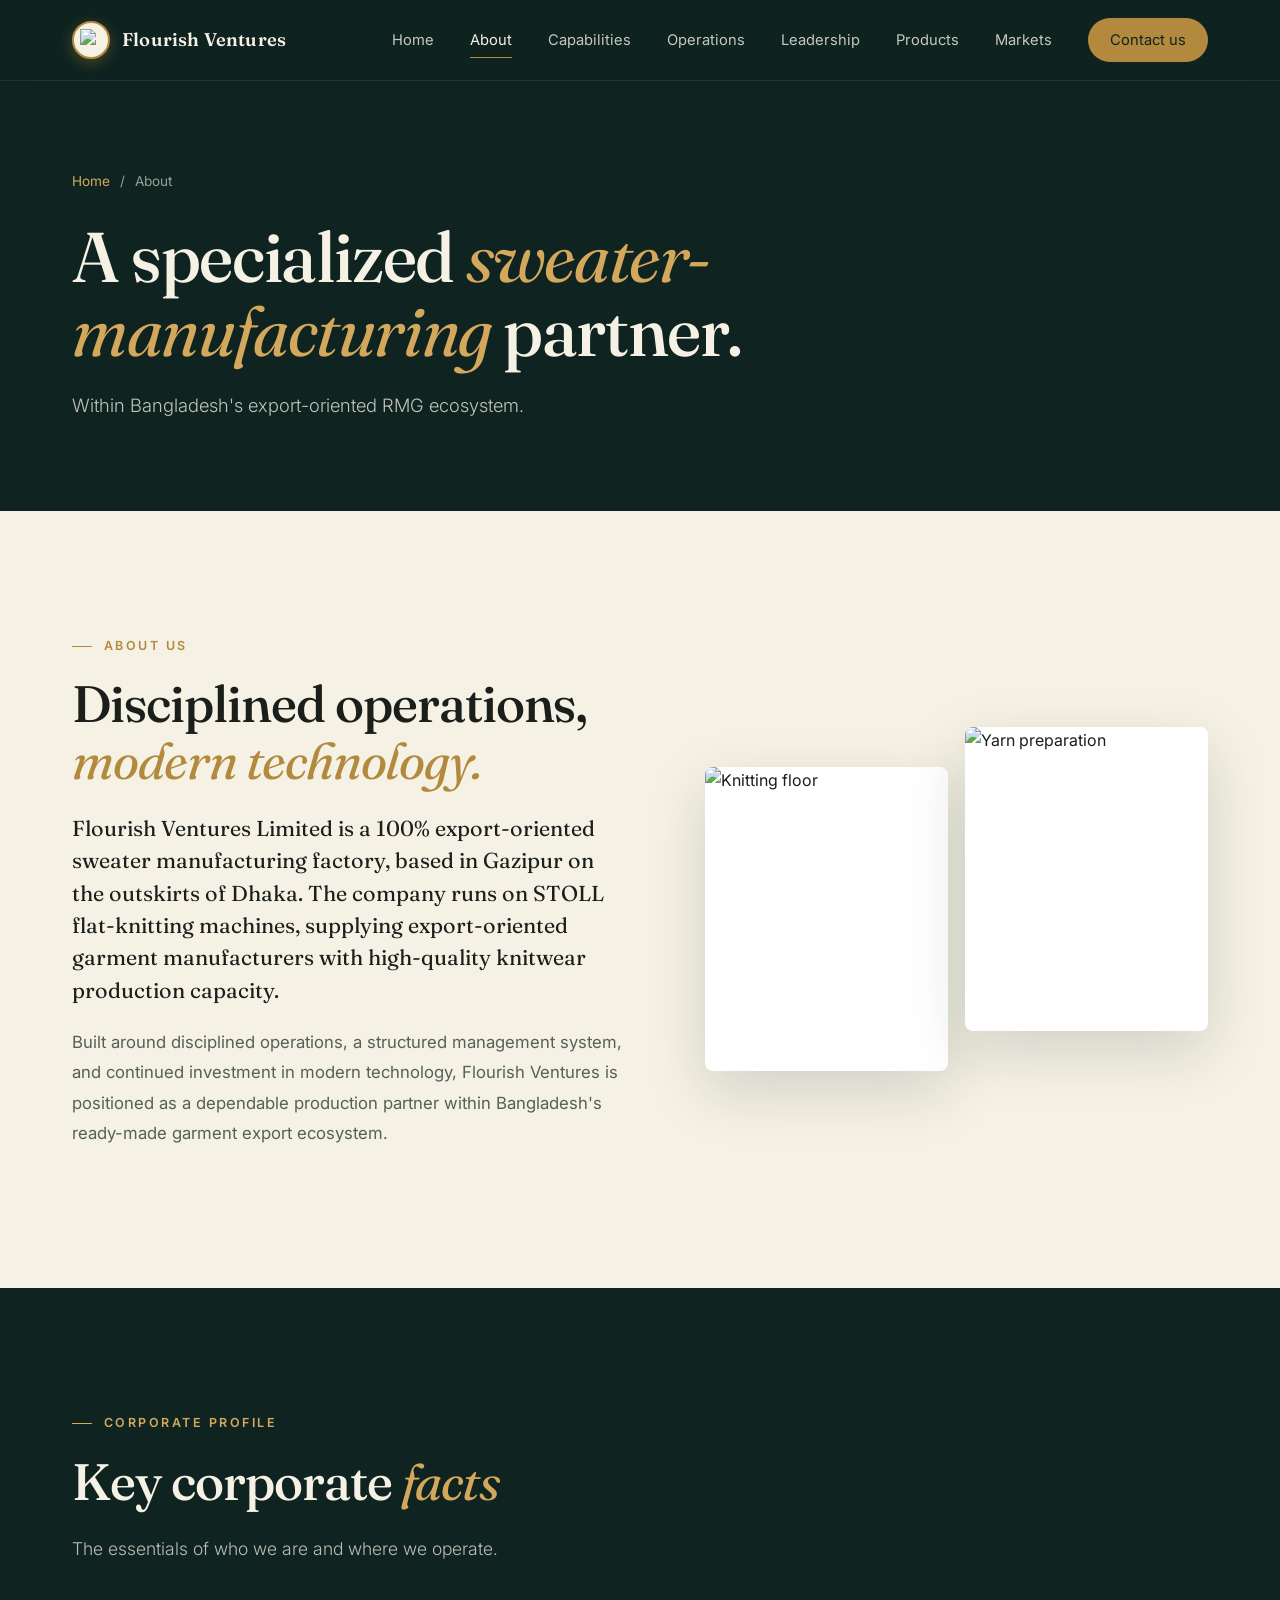
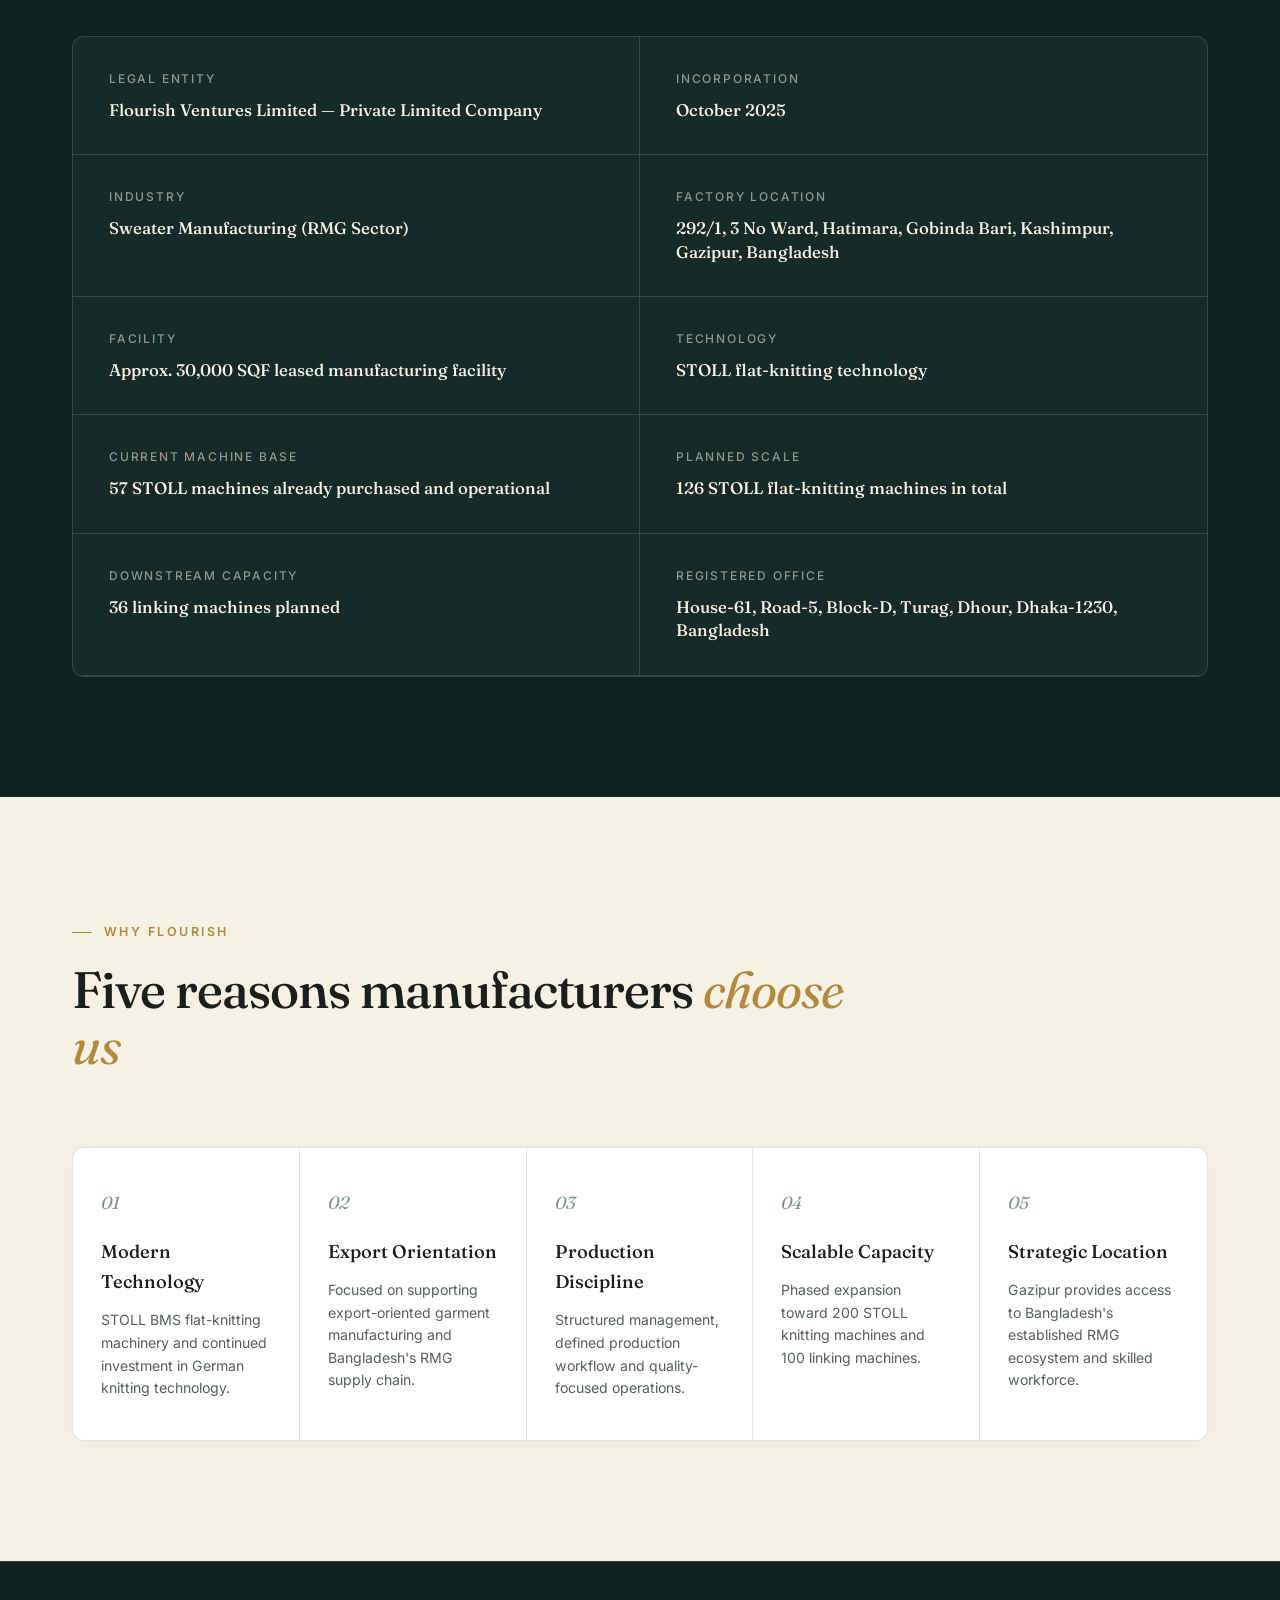
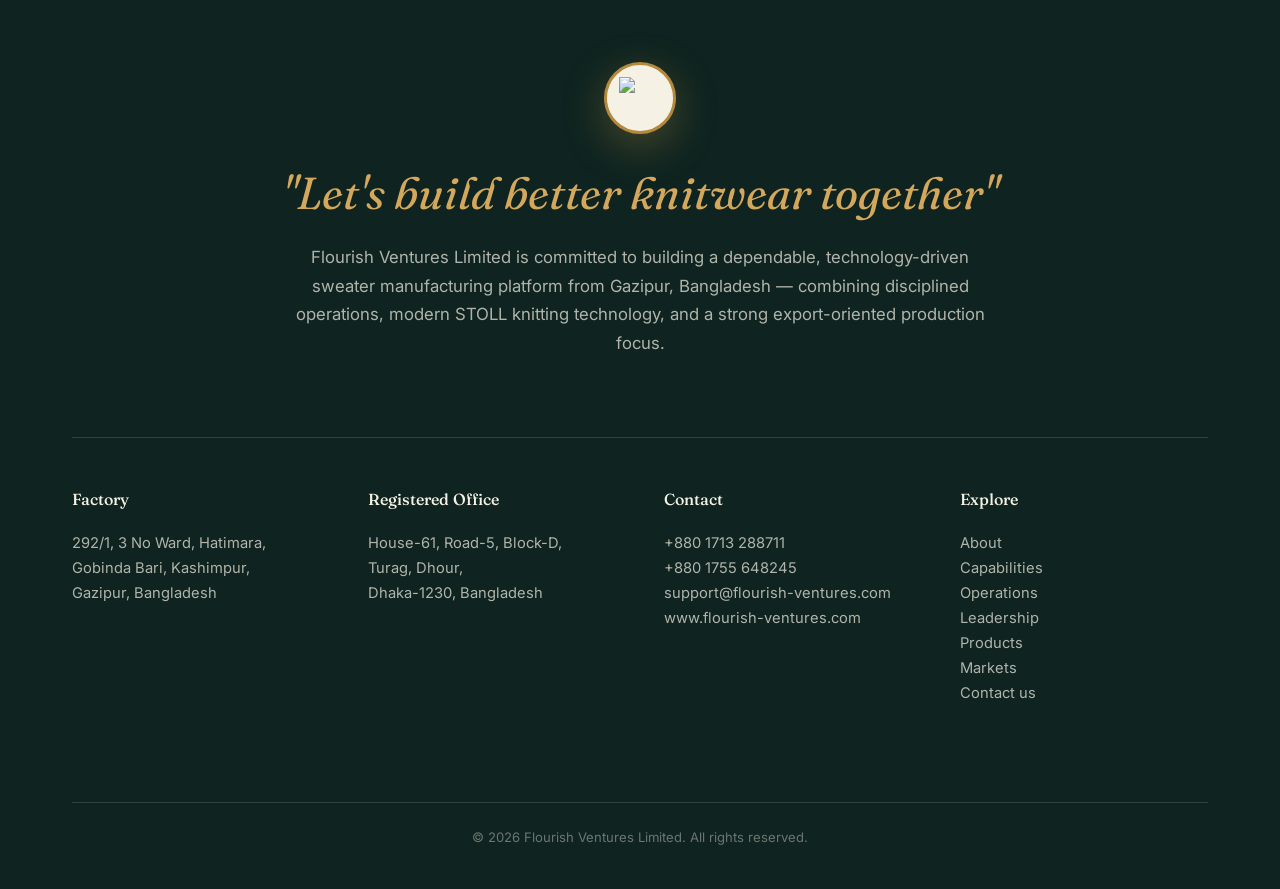
==== about.html @ 578a80d5 "Add files via upload" ====
<!DOCTYPE html>
<html lang="en">
<head>
<meta charset="UTF-8">
<meta name="viewport" content="width=device-width, initial-scale=1.0">
<title>About — Flourish Ventures Limited</title>
<meta name="description" content="Flourish Ventures Limited — 100% export-oriented STOLL sweater manufacturing in Gazipur, Bangladesh.">
<link rel="preconnect" href="https://fonts.googleapis.com">
<link rel="preconnect" href="https://fonts.gstatic.com" crossorigin>
<link href="https://fonts.googleapis.com/css2?family=Fraunces:ital,opsz,wght@0,9..144,400;0,9..144,500;0,9..144,600;0,9..144,700;1,9..144,400;1,9..144,500&family=Inter:wght@300;400;500;600;700&display=swap" rel="stylesheet">
<link rel="stylesheet" href="css/style.css">
</head>
<body>

<header class="nav">
  <div class="nav-inner">
    <a href="index.html" class="brand">
      <span class="brand-mark"><img src="Images/Logo/Logo.png" alt="Flourish Ventures logo"></span>
      <span>Flourish Ventures</span>
    </a>
    <nav class="nav-links" id="navLinks">
      <a href="index.html">Home</a>
      <a href="about.html" class="active" aria-current="page">About</a>
      <a href="capabilities.html">Capabilities</a>
      <a href="operations.html">Operations</a>
      <a href="leadership.html">Leadership</a>
      <a href="products.html">Products</a>
      <a href="markets.html">Markets</a>
      <a href="contact.html" class="nav-cta">Contact us</a>
    </nav>
    <button class="burger" id="burger" aria-label="Menu" aria-expanded="false">
      <span></span><span></span><span></span>
    </button>
  </div>
</header>

<section class="page-hero" style="padding-bottom:90px">
  <div class="wrap">
    <div class="crumbs"><a href="index.html">Home</a><span>/</span><span>About</span></div>
    <h1>A specialized <em>sweater-manufacturing</em> partner.</h1>
    <p>Within Bangladesh's export-oriented RMG ecosystem.</p>
  </div>
</section>
<section id="about">
  <div class="wrap">
    <div class="about-grid">
      <div class="about-text">
        <div class="section-label">About Us</div>
        <h2 class="section-title">Disciplined operations, <em>modern technology.</em></h2>
        <p>Flourish Ventures Limited is a 100% export-oriented sweater manufacturing factory, based in Gazipur on the outskirts of Dhaka. The company runs on STOLL flat-knitting machines, supplying export-oriented garment manufacturers with high-quality knitwear production capacity.</p>
        <p>Built around disciplined operations, a structured management system, and continued investment in modern technology, Flourish Ventures is positioned as a dependable production partner within Bangladesh's ready-made garment export ecosystem.</p>
      </div>
      <div class="about-images">
        <div class="about-img"><img src="Images/About Us Images/Knitting floor.png" alt="Knitting floor"></div>
        <div class="about-img"><img src="Images/About Us Images/Yarn preparation.png" alt="Yarn preparation"></div>
      </div>
    </div>
  </div>
</section>

<section class="section-dark">
  <div class="wrap">
    <div class="section-head">
      <div class="section-label">Corporate Profile</div>
      <h2 class="section-title">Key corporate <em>facts</em></h2>
      <p class="section-desc">The essentials of who we are and where we operate.</p>
    </div>
    <div class="facts-grid">
      <div class="fact"><div class="fact-label">Legal Entity</div><div class="fact-value">Flourish Ventures Limited — Private Limited Company</div></div>
      <div class="fact"><div class="fact-label">Incorporation</div><div class="fact-value">October 2025</div></div>
      <div class="fact"><div class="fact-label">Industry</div><div class="fact-value">Sweater Manufacturing (RMG Sector)</div></div>
      <div class="fact"><div class="fact-label">Factory Location</div><div class="fact-value">292/1, 3 No Ward, Hatimara, Gobinda Bari, Kashimpur, Gazipur, Bangladesh</div></div>
      <div class="fact"><div class="fact-label">Facility</div><div class="fact-value">Approx. 30,000 SQF leased manufacturing facility</div></div>
      <div class="fact"><div class="fact-label">Technology</div><div class="fact-value">STOLL flat-knitting technology</div></div>
      <div class="fact"><div class="fact-label">Current Machine Base</div><div class="fact-value">57 STOLL machines already purchased and operational</div></div>
      <div class="fact"><div class="fact-label">Planned Scale</div><div class="fact-value">126 STOLL flat-knitting machines in total</div></div>
      <div class="fact"><div class="fact-label">Downstream Capacity</div><div class="fact-value">36 linking machines planned</div></div>
      <div class="fact"><div class="fact-label">Registered Office</div><div class="fact-value">House-61, Road-5, Block-D, Turag, Dhour, Dhaka-1230, Bangladesh</div></div>
    </div>
  </div>
</section>

<section>
  <div class="wrap">
    <div class="section-head">
      <div class="section-label">Why Flourish</div>
      <h2 class="section-title">Five reasons manufacturers <em>choose us</em></h2>
    </div>
    <div class="strengths-grid">
      <div class="strength"><div class="strength-num">01</div><h4>Modern Technology</h4><p>STOLL BMS flat-knitting machinery and continued investment in German knitting technology.</p></div>
      <div class="strength"><div class="strength-num">02</div><h4>Export Orientation</h4><p>Focused on supporting export-oriented garment manufacturing and Bangladesh's RMG supply chain.</p></div>
      <div class="strength"><div class="strength-num">03</div><h4>Production Discipline</h4><p>Structured management, defined production workflow and quality-focused operations.</p></div>
      <div class="strength"><div class="strength-num">04</div><h4>Scalable Capacity</h4><p>Phased expansion toward 200 STOLL knitting machines and 100 linking machines.</p></div>
      <div class="strength"><div class="strength-num">05</div><h4>Strategic Location</h4><p>Gazipur provides access to Bangladesh's established RMG ecosystem and skilled workforce.</p></div>
    </div>
  </div>
</section>

<footer>
  <div class="wrap">
    <div class="footer-top">
      <div class="footer-brand"><img src="Images/Logo/Logo.png" alt="Flourish Ventures logo"></div>
      <h2>"Let's build better knitwear together"</h2>
      <p>Flourish Ventures Limited is committed to building a dependable, technology-driven sweater manufacturing platform from Gazipur, Bangladesh — combining disciplined operations, modern STOLL knitting technology, and a strong export-oriented production focus.</p>
    </div>
    <div class="footer-grid">
      <div class="footer-col">
        <h5>Factory</h5>
        <p>292/1, 3 No Ward, Hatimara,<br>Gobinda Bari, Kashimpur,<br>Gazipur, Bangladesh</p>
      </div>
      <div class="footer-col">
        <h5>Registered Office</h5>
        <p>House-61, Road-5, Block-D,<br>Turag, Dhour,<br>Dhaka-1230, Bangladesh</p>
      </div>
      <div class="footer-col">
        <h5>Contact</h5>
        <a href="tel:+8801713288711">+880 1713 288711</a>
        <a href="tel:+8801755648245">+880 1755 648245</a>
        <a href="mailto:support@flourish-ventures.com">support@flourish-ventures.com</a>
        <a href="https://www.flourish-ventures.com">www.flourish-ventures.com</a>
      </div>
      <div class="footer-col">
        <h5>Explore</h5>
        <a href="about.html">About</a>
        <a href="capabilities.html">Capabilities</a>
        <a href="operations.html">Operations</a>
        <a href="leadership.html">Leadership</a>
        <a href="products.html">Products</a>
        <a href="markets.html">Markets</a>
        <a href="contact.html">Contact us</a>
      </div>
    </div>
    <div class="footer-bottom">© 2026 Flourish Ventures Limited. All rights reserved.</div>
  </div>
</footer>

<script src="js/main.js"></script>
</body>
</html>
---- css/style.css ----
:root{
  --forest-deep:#0F2420;
  --forest:#1B3A31;
  --forest-soft:#2A5C49;
  --paper:#F5F1E4;
  --paper-raised:#EDE6D1;
  --ink:#1A1F1B;
  --ink-soft:#556058;
  --sage:#7E9686;
  --gold:#B3893D;
  --gold-bright:#D4A85C;
  --rust:#A85B3E;
  --line:rgba(26,31,27,0.12);
  --line-dark:rgba(245,241,228,0.15);
  --radius:4px;
  --max:1200px;
  --serif:'Fraunces',Georgia,serif;
  --sans:'Inter',-apple-system,BlinkMacSystemFont,sans-serif;
  --ease:cubic-bezier(0.22,1,0.36,1);
}
*{box-sizing:border-box;margin:0;padding:0}
html{scroll-behavior:smooth;scroll-padding-top:80px}
body{background:var(--paper);color:var(--ink);font-family:var(--sans);font-size:16px;line-height:1.65;-webkit-font-smoothing:antialiased;overflow-x:hidden}
img{max-width:100%;display:block}
a{color:inherit;text-decoration:none}
button{font-family:inherit;cursor:pointer;border:none;background:none}
:focus-visible{outline:2px solid var(--gold-bright);outline-offset:3px}
.wrap{max-width:var(--max);margin:0 auto;padding:0 32px}
@media(max-width:640px){.wrap{padding:0 20px}}

/* ============ NAV ============ */
.nav{position:fixed;top:0;left:0;right:0;z-index:100;background:rgba(15,36,32,0.88);backdrop-filter:blur(14px);-webkit-backdrop-filter:blur(14px);border-bottom:1px solid rgba(255,255,255,0.08);transition:all .3s var(--ease)}
.nav-inner{max-width:var(--max);margin:0 auto;padding:18px 32px;display:flex;align-items:center;justify-content:space-between}
.brand{display:flex;align-items:center;gap:12px;color:var(--paper);font-family:var(--serif);font-weight:600;font-size:1.15rem;letter-spacing:.01em}
.brand-mark{width:38px;height:38px;border-radius:50%;background:var(--paper);border:2px solid var(--gold);display:flex;align-items:center;justify-content:center;box-shadow:0 4px 14px rgba(179,137,61,.35);overflow:hidden;flex-shrink:0}
.brand-mark img{width:100%;height:100%;object-fit:contain;padding:6px;display:block}
.nav-links{display:flex;gap:36px;align-items:center}
.nav-links a{color:var(--paper);opacity:.8;font-size:.92rem;font-weight:400;transition:opacity .2s;position:relative}
.nav-links a:hover,.nav-links a.active{opacity:1}
.nav-links a::after{content:'';position:absolute;bottom:-6px;left:0;right:0;height:1px;background:var(--gold);transform:scaleX(0);transition:transform .3s var(--ease)}
.nav-links a:hover::after,.nav-links a.active::after{transform:scaleX(1)}
.nav-cta{background:var(--gold);color:var(--forest-deep) !important;opacity:1 !important;padding:10px 22px;border-radius:100px;font-weight:600;font-size:.88rem;transition:all .25s var(--ease)}
.nav-cta:hover{background:var(--gold-bright);transform:translateY(-1px)}
.nav-cta::after{display:none}
.burger{display:none;flex-direction:column;gap:5px;padding:8px}
.burger span{width:24px;height:2px;background:var(--paper);transition:all .3s}
@media(max-width:1000px){.nav-links{gap:24px}}
@media(max-width:860px){
  .nav-links{position:fixed;top:72px;left:0;right:0;background:var(--forest-deep);flex-direction:column;align-items:stretch;gap:0;max-height:0;overflow:hidden;transition:max-height .35s var(--ease);border-top:1px solid var(--line-dark)}
  .nav-links.open{max-height:600px}
  .nav-links a{padding:18px 32px;width:100%;border-bottom:1px solid var(--line-dark)}
  .nav-links a::after{display:none}
  .nav-cta{margin:16px 32px;width:calc(100% - 64px);text-align:center}
  .burger{display:flex}
}

/* ============ HERO (home) ============ */
.hero{min-height:100vh;position:relative;display:flex;align-items:center;padding:120px 0 80px;background:var(--forest-deep);overflow:hidden}
.hero-bg{position:absolute;inset:0;background-image:url('../hero.jpg');background-size:cover;background-position:center;opacity:.45}
.hero-bg::after{content:'';position:absolute;inset:0;background:linear-gradient(135deg,rgba(15,36,32,.95) 0%,rgba(15,36,32,.7) 50%,rgba(15,36,32,.85) 100%)}
.hero-inner{position:relative;z-index:2;width:100%}
.hero-eyebrow{display:inline-flex;align-items:center;gap:10px;color:var(--gold-bright);font-size:.82rem;font-weight:500;letter-spacing:.18em;text-transform:uppercase;margin-bottom:32px;padding:8px 18px;border:1px solid rgba(212,168,92,.3);border-radius:100px;background:rgba(212,168,92,.06)}
.hero-eyebrow::before{content:'';width:6px;height:6px;border-radius:50%;background:var(--gold-bright);box-shadow:0 0 12px var(--gold-bright)}
.hero h1{font-family:var(--serif);font-size:clamp(2.8rem,6.5vw,5.4rem);font-weight:500;line-height:1.02;color:var(--paper);letter-spacing:-.02em;max-width:14ch;margin-bottom:28px}
.hero h1 em{font-style:italic;font-weight:400;color:var(--gold-bright)}
.hero-sub{color:rgba(245,241,228,.82);font-size:1.2rem;line-height:1.6;max-width:52ch;margin-bottom:44px;font-weight:300}
.hero-actions{display:flex;gap:16px;flex-wrap:wrap;margin-bottom:80px}
.btn{display:inline-flex;align-items:center;gap:10px;padding:16px 32px;border-radius:100px;font-weight:500;font-size:.95rem;transition:all .3s var(--ease);border:1px solid transparent}
.btn-primary{background:var(--gold);color:var(--forest-deep);box-shadow:0 8px 24px rgba(179,137,61,.3)}
.btn-primary:hover{background:var(--gold-bright);transform:translateY(-2px);box-shadow:0 12px 32px rgba(179,137,61,.4)}
.btn-ghost{border-color:rgba(245,241,228,.3);color:var(--paper)}
.btn-ghost:hover{border-color:var(--paper);background:rgba(245,241,228,.08)}
.btn-arrow{transition:transform .3s}
.btn:hover .btn-arrow{transform:translateX(4px)}
.hero-stats{display:grid;grid-template-columns:repeat(4,1fr);gap:0;border-top:1px solid var(--line-dark);padding-top:40px}
.hero-stat{padding:0 28px;border-right:1px solid var(--line-dark)}
.hero-stat:last-child{border-right:none}
.hero-stat:first-child{padding-left:0}
.hero-stat-num{font-family:var(--serif);font-size:2.4rem;font-weight:500;color:var(--paper);line-height:1;margin-bottom:8px;letter-spacing:-.02em}
.hero-stat-num span{color:var(--gold-bright);font-size:1.4rem;margin-left:2px}
.hero-stat-label{color:rgba(245,241,228,.6);font-size:.82rem;text-transform:uppercase;letter-spacing:.1em}
@media(max-width:860px){
  .hero-stats{grid-template-columns:repeat(2,1fr);gap:32px 0}
  .hero-stat{border-right:none;border-bottom:1px solid var(--line-dark);padding:0 24px 24px 0}
  .hero-stat:nth-child(even){padding:0 0 24px 24px;border-left:1px solid var(--line-dark)}
  .hero-stat:nth-last-child(-n+2){border-bottom:none;padding-bottom:0}
}

/* ============ PAGE HERO (inner pages) ============ */
.page-hero{position:relative;background:var(--forest-deep);padding:170px 0 90px;overflow:hidden}
.page-hero::before{content:'';position:absolute;inset:0;background-image:url('../hero.jpg');background-size:cover;background-position:center;opacity:.18}
.page-hero::after{content:'';position:absolute;inset:0;background:linear-gradient(135deg,rgba(15,36,32,.96) 0%,rgba(15,36,32,.8) 100%)}
.page-hero .wrap{position:relative;z-index:2}
.crumbs{display:flex;gap:10px;align-items:center;color:rgba(245,241,228,.6);font-size:.85rem;margin-bottom:28px}
.crumbs a{color:var(--gold-bright)}
.crumbs a:hover{text-decoration:underline}
.page-hero h1{font-family:var(--serif);font-size:clamp(2.4rem,5.5vw,4.4rem);font-weight:500;line-height:1.05;letter-spacing:-.02em;color:var(--paper);max-width:18ch;margin-bottom:22px}
.page-hero h1 em{font-style:italic;font-weight:400;color:var(--gold-bright)}
.page-hero p{color:rgba(245,241,228,.78);font-size:1.15rem;font-weight:300;max-width:56ch;line-height:1.65}
@media(max-width:640px){.page-hero{padding:140px 0 64px}}

/* ============ SECTIONS ============ */
section{padding:120px 0;position:relative}
@media(max-width:640px){section{padding:80px 0}}
.section-dark{background:var(--forest-deep);color:var(--paper)}
.section-cream{background:var(--paper-raised)}
.section-head{margin-bottom:72px;max-width:780px}
.section-label{display:inline-block;color:var(--gold);font-size:.78rem;font-weight:600;letter-spacing:.2em;text-transform:uppercase;margin-bottom:20px;padding-left:32px;position:relative}
.section-label::before{content:'';position:absolute;left:0;top:50%;width:20px;height:1px;background:var(--gold)}
.section-dark .section-label{color:var(--gold-bright)}
.section-dark .section-label::before{background:var(--gold-bright)}
.section-title{font-family:var(--serif);font-size:clamp(2rem,4vw,3.2rem);font-weight:500;line-height:1.1;letter-spacing:-.02em;margin-bottom:24px}
.section-title em{font-style:italic;color:var(--gold);font-weight:400}
.section-dark .section-title em{color:var(--gold-bright)}
.section-desc{font-size:1.1rem;line-height:1.7;color:var(--ink-soft);max-width:60ch;font-weight:300}
.section-dark .section-desc{color:rgba(245,241,228,.75)}

/* ============ ABOUT ============ */
.about-grid{display:grid;grid-template-columns:1.1fr 1fr;gap:80px;align-items:center}
.about-text p{font-size:1.05rem;line-height:1.8;color:var(--ink-soft);margin-bottom:20px}
.about-text p:first-of-type{font-family:var(--serif);font-size:1.35rem;line-height:1.5;color:var(--ink);font-weight:400}
.about-images{display:grid;grid-template-columns:1fr 1fr;gap:16px}
.about-img{border-radius:8px;overflow:hidden;aspect-ratio:4/5;position:relative;background:#fff;box-shadow:0 20px 60px rgba(15,36,32,.15);cursor:pointer;transition:transform .45s var(--ease),box-shadow .45s var(--ease);will-change:transform}
.about-img:first-child{margin-top:40px}
.about-img:hover{transform:scale(1.05);box-shadow:0 28px 70px rgba(15,36,32,.25)}
.about-img img{width:100%;height:100%;object-fit:cover;object-position:center;display:block}
@media(max-width:860px){.about-grid{grid-template-columns:1fr;gap:56px}}

/* ============ FACTS ============ */
.facts-grid{display:grid;grid-template-columns:repeat(2,1fr);gap:0;border:1px solid var(--line-dark);border-radius:12px;overflow:hidden;background:rgba(245,241,228,.03)}
.fact{padding:32px 36px;border-bottom:1px solid var(--line-dark);border-right:1px solid var(--line-dark);transition:background .3s}
.fact:hover{background:rgba(245,241,228,.04)}
.fact:nth-child(2n){border-right:none}
.fact-label{color:rgba(245,241,228,.55);font-size:.75rem;text-transform:uppercase;letter-spacing:.15em;margin-bottom:10px;font-weight:500}
.fact-value{color:var(--paper);font-size:1.05rem;font-family:var(--serif);font-weight:500;line-height:1.4}
@media(max-width:640px){.facts-grid{grid-template-columns:1fr}.fact{border-right:none}}

/* ============ CAPACITY ============ */
.capacity-stats{display:grid;grid-template-columns:repeat(3,1fr);gap:0;margin-bottom:64px;border:1px solid var(--line);border-radius:12px;overflow:hidden;background:#fff;box-shadow:0 4px 24px rgba(15,36,32,.04)}
.cap-stat{padding:48px 40px;text-align:left;border-right:1px solid var(--line);transition:background .3s}
.cap-stat:last-child{border-right:none}
.cap-stat:hover{background:var(--paper-raised)}
.cap-num{font-family:var(--serif);font-size:clamp(2.8rem,5vw,4rem);font-weight:500;color:var(--forest);line-height:1;margin-bottom:8px;letter-spacing:-.02em}
.cap-tol{font-family:var(--serif);font-style:italic;color:var(--sage);font-size:1rem;margin-bottom:16px}
.cap-label{color:var(--ink-soft);font-size:.9rem;text-transform:uppercase;letter-spacing:.1em;font-weight:500}
@media(max-width:780px){.capacity-stats{grid-template-columns:1fr}.cap-stat{border-right:none;border-bottom:1px solid var(--line)}.cap-stat:last-child{border-bottom:none}}
.flow{display:flex;align-items:center;justify-content:space-between;gap:8px;padding:40px;background:#fff;border-radius:12px;border:1px solid var(--line);box-shadow:0 4px 24px rgba(15,36,32,.04)}
.flow-step{flex:1;text-align:center;position:relative}
.flow-dot{width:48px;height:48px;border-radius:50%;background:linear-gradient(135deg,var(--forest) 0%,var(--forest-soft) 100%);margin:0 auto 14px;display:flex;align-items:center;justify-content:center;color:var(--gold-bright);font-family:var(--serif);font-weight:600;font-size:1.1rem;box-shadow:0 4px 14px rgba(27,58,49,.25)}
.flow-step span{font-family:var(--serif);font-weight:500;font-size:1rem;color:var(--ink)}
.flow-arrow{color:var(--sage);font-size:1.5rem;flex:0 0 auto}
@media(max-width:720px){.flow{flex-direction:column;gap:20px}.flow-arrow{transform:rotate(90deg)}}

/* ============ MACHINE PARK ============ */
.machines-grid{display:grid;grid-template-columns:repeat(3,1fr);gap:24px}
.machine-card{background:rgba(245,241,228,.04);border:1px solid var(--line-dark);border-radius:12px;padding:36px;transition:all .3s var(--ease)}
.machine-card:hover{background:rgba(245,241,228,.06);transform:translateY(-4px);border-color:rgba(212,168,92,.3)}
.machine-head{display:flex;align-items:baseline;justify-content:space-between;margin-bottom:24px;padding-bottom:20px;border-bottom:1px solid var(--line-dark)}
.machine-head h3{font-family:var(--serif);font-size:1.4rem;font-weight:500;color:var(--paper)}
.machine-count{color:var(--gold-bright);font-family:var(--serif);font-size:1.6rem;font-weight:500}
.machine-list{list-style:none}
.machine-list li{padding:12px 0;color:rgba(245,241,228,.8);font-size:.95rem;border-bottom:1px solid rgba(245,241,228,.06);display:flex;gap:12px;align-items:flex-start}
.machine-list li:last-child{border-bottom:none}
.machine-list li::before{content:'';width:4px;height:4px;border-radius:50%;background:var(--gold-bright);margin-top:10px;flex-shrink:0}
.machine-list strong{color:var(--paper);font-weight:600}
@media(max-width:860px){.machines-grid{grid-template-columns:1fr}}

/* ============ FINISHING ============ */
.finish-grid{display:grid;grid-template-columns:repeat(3,1fr);gap:32px}
.finish-card{background:#fff;border-radius:12px;padding:36px;border:1px solid var(--line);box-shadow:0 4px 24px rgba(15,36,32,.04);transition:all .3s var(--ease)}
.finish-card:hover{transform:translateY(-4px);box-shadow:0 16px 40px rgba(15,36,32,.08)}
.finish-icon{width:52px;height:52px;border-radius:12px;background:linear-gradient(135deg,var(--forest) 0%,var(--forest-soft) 100%);display:flex;align-items:center;justify-content:center;margin-bottom:24px}
.finish-icon svg{width:26px;height:26px;stroke:var(--gold-bright);fill:none;stroke-width:1.8}
.finish-card h3{font-family:var(--serif);font-size:1.35rem;font-weight:500;margin-bottom:20px}
.finish-list{list-style:none}
.finish-list li{padding:10px 0;font-size:.92rem;color:var(--ink-soft);border-bottom:1px solid var(--line);display:flex;gap:10px;align-items:flex-start}
.finish-list li:last-child{border-bottom:none}
.finish-list li::before{content:'→';color:var(--gold);font-weight:600}
@media(max-width:860px){.finish-grid{grid-template-columns:1fr}}

/* ============ OPERATIONS ============ */
.ops-grid{display:grid;grid-template-columns:repeat(3,1fr);gap:1px;background:var(--line-dark);border:1px solid var(--line-dark);border-radius:12px;overflow:hidden}
.op-card{background:var(--forest-deep);padding:40px 32px;transition:background .3s}
.op-card:hover{background:var(--forest)}
.op-num{font-family:var(--serif);font-style:italic;color:var(--gold-bright);font-size:1rem;margin-bottom:16px}
.op-card h4{font-family:var(--serif);color:var(--paper);font-size:1.2rem;font-weight:500;margin-bottom:12px}
.op-card p{color:rgba(245,241,228,.7);font-size:.92rem;line-height:1.6}
@media(max-width:780px){.ops-grid{grid-template-columns:1fr}}

/* ============ LEADERSHIP ============ */
.leaders-grid{display:grid;grid-template-columns:repeat(4,1fr);gap:32px}
.leader{text-align:left}
.leader-img{aspect-ratio:4/5;border-radius:12px;overflow:hidden;margin-bottom:20px;position:relative;background:#fff;box-shadow:0 12px 40px rgba(15,36,32,.12);cursor:pointer;transition:transform .45s var(--ease),box-shadow .45s var(--ease);will-change:transform}
.leader-img:hover{transform:scale(1.05);box-shadow:0 20px 50px rgba(15,36,32,.22)}
.leader-img img{width:100%;height:100%;object-fit:cover;object-position:center top;display:block}
.leader-name{font-family:var(--serif);font-size:1.15rem;font-weight:500;margin-bottom:4px}
.leader-role{color:var(--gold);font-size:.88rem;text-transform:uppercase;letter-spacing:.1em;font-weight:500}
@media(max-width:860px){.leaders-grid{grid-template-columns:repeat(2,1fr)}}
@media(max-width:480px){.leaders-grid{grid-template-columns:1fr;max-width:320px;margin:0 auto}}

/* ============ COMPLIANCE ============ */
.compliance-grid{display:grid;grid-template-columns:1fr 1fr;gap:64px}
.status-list{list-style:none}
.status-item{display:flex;justify-content:space-between;align-items:center;gap:20px;padding:20px 0;border-bottom:1px solid var(--line-dark)}
.status-item span:first-child{color:var(--paper);font-size:.98rem}
.status-tag{font-size:.72rem;padding:6px 14px;border-radius:100px;font-weight:600;text-transform:uppercase;letter-spacing:.08em;white-space:nowrap}
.tag-done{background:rgba(212,168,92,.18);color:var(--gold-bright);border:1px solid rgba(212,168,92,.3)}
.tag-progress{background:rgba(245,241,228,.08);color:rgba(245,241,228,.7);border:1px solid rgba(245,241,228,.15)}
.vm-block{margin-bottom:36px}
.vm-block h4{font-family:var(--serif);font-style:italic;color:var(--gold-bright);font-size:1.1rem;margin-bottom:14px;font-weight:400}
.vm-block p,.vm-block li{color:rgba(245,241,228,.85);font-size:.98rem;line-height:1.7}
.vm-block ul{list-style:none;padding:0}
.vm-block li{padding:8px 0 8px 24px;position:relative}
.vm-block li::before{content:'';position:absolute;left:0;top:18px;width:12px;height:1px;background:var(--gold-bright)}
@media(max-width:780px){.compliance-grid{grid-template-columns:1fr;gap:48px}}

/* ============ STRENGTHS ============ */
.strengths-grid{display:grid;grid-template-columns:repeat(5,1fr);gap:0;border:1px solid var(--line);border-radius:12px;overflow:hidden;background:#fff;box-shadow:0 4px 24px rgba(15,36,32,.04)}
.strength{padding:40px 28px;border-right:1px solid var(--line);transition:background .3s}
.strength:last-child{border-right:none}
.strength:hover{background:var(--paper-raised)}
.strength-num{font-family:var(--serif);font-style:italic;color:var(--sage);font-size:1.1rem;margin-bottom:20px}
.strength h4{font-family:var(--serif);font-size:1.15rem;font-weight:500;margin-bottom:12px}
.strength p{color:var(--ink-soft);font-size:.88rem;line-height:1.6}
@media(max-width:1000px){
  .strengths-grid{grid-template-columns:repeat(2,1fr)}
  .strength{border-right:1px solid var(--line);border-bottom:1px solid var(--line)}
  .strength:nth-child(2n){border-right:none}
  .strength:nth-last-child(-n+2){border-bottom:none}
}
@media(max-width:480px){.strengths-grid{grid-template-columns:1fr}.strength{border-right:none !important}}

/* ============ WORKFORCE & PRODUCTS ============ */
.wf-grid{display:grid;grid-template-columns:1fr 1fr;gap:80px;align-items:center}
.headcount{display:flex;gap:48px;margin-top:32px}
.headcount-item{position:relative;padding-left:24px}
.headcount-item::before{content:'';position:absolute;left:0;top:8px;bottom:8px;width:2px;background:var(--gold)}
.hc-num{font-family:var(--serif);font-size:3.2rem;font-weight:500;color:var(--forest);line-height:1;margin-bottom:8px;letter-spacing:-.02em}
.hc-label{color:var(--ink-soft);font-size:.85rem;text-transform:uppercase;letter-spacing:.1em}
.tag-list{display:flex;flex-wrap:wrap;gap:10px;margin-top:24px}
.tag{padding:10px 20px;border-radius:100px;background:rgba(27,58,49,.08);color:var(--forest);font-size:.88rem;font-weight:500;border:1px solid rgba(27,58,49,.12);transition:all .25s}
.tag:hover{background:var(--forest);color:var(--paper);border-color:var(--forest)}
@media(max-width:780px){.wf-grid{grid-template-columns:1fr;gap:48px}}

/* ============ MARKETS ============ */
.markets-grid{display:grid;grid-template-columns:repeat(3,1fr);gap:24px}
.market-card{background:rgba(245,241,228,.04);border:1px solid var(--line-dark);border-radius:12px;padding:36px;transition:all .3s var(--ease);position:relative;overflow:hidden}
.market-card::before{content:'';position:absolute;top:0;left:0;right:0;height:3px;background:var(--gold-bright);transform:scaleX(0);transform-origin:left;transition:transform .4s var(--ease)}
.market-card:hover{background:rgba(245,241,228,.06);transform:translateY(-4px)}
.market-card:hover::before{transform:scaleX(1)}
.market-rank{color:var(--gold-bright);font-size:.75rem;text-transform:uppercase;letter-spacing:.15em;font-weight:600;margin-bottom:16px}
.market-card h4{font-family:var(--serif);color:var(--paper);font-size:1.6rem;font-weight:500}
@media(max-width:780px){.markets-grid{grid-template-columns:1fr}}

/* ============ RESPONSIBILITY ============ */
.resp-grid{display:grid;grid-template-columns:1fr 1fr;gap:64px}
.resp-block h3{font-family:var(--serif);font-size:1.5rem;font-weight:500;margin-bottom:24px}
.resp-list{list-style:none}
.resp-list li{padding:14px 0 14px 32px;position:relative;color:var(--ink-soft);font-size:1rem;border-bottom:1px solid var(--line)}
.resp-list li:last-child{border-bottom:none}
.resp-list li::before{content:'';position:absolute;left:0;top:22px;width:16px;height:1px;background:var(--gold)}
@media(max-width:780px){.resp-grid{grid-template-columns:1fr;gap:48px}}

/* ============ REVENUE ============ */
.chart-wrap{display:flex;align-items:flex-end;justify-content:center;gap:48px;height:340px;margin:64px 0 48px;padding:40px;background:rgba(245,241,228,.04);border:1px solid var(--line-dark);border-radius:16px}
.bar-col{flex:1;max-width:180px;display:flex;flex-direction:column;align-items:center;justify-content:flex-end;height:100%}
.bar{width:100%;border-radius:8px 8px 0 0;position:relative;background:linear-gradient(180deg,var(--forest-soft) 0%,var(--forest) 100%);transition:all .4s var(--ease);box-shadow:0 8px 24px rgba(0,0,0,.2)}
.bar:hover{transform:translateY(-4px)}
.bar.highlight{background:linear-gradient(180deg,var(--gold-bright) 0%,var(--gold) 100%);box-shadow:0 8px 32px rgba(179,137,61,.4)}
.bar-val{position:absolute;top:-36px;left:0;right:0;text-align:center;font-family:var(--serif);font-weight:500;font-size:1.3rem;color:var(--paper)}
.bar-yr{margin-top:16px;color:rgba(245,241,228,.7);font-size:.85rem;text-transform:uppercase;letter-spacing:.1em}
.ambition{text-align:center;padding:40px;border-top:1px solid var(--line-dark)}
.ambition-big{font-family:var(--serif);font-size:clamp(2.5rem,5vw,4rem);font-weight:500;color:var(--gold-bright);line-height:1;margin-bottom:12px;letter-spacing:-.02em}
.ambition-sub{color:rgba(245,241,228,.7);font-size:1rem}
@media(max-width:640px){.chart-wrap{gap:20px;height:280px;padding:24px}}

/* ============ HOME: EXPLORE CARDS ============ */
.explore-grid{display:grid;grid-template-columns:repeat(3,1fr);gap:24px}
.explore-card{display:flex;flex-direction:column;background:#fff;border:1px solid var(--line);border-radius:12px;padding:36px;box-shadow:0 4px 24px rgba(15,36,32,.04);transition:all .3s var(--ease)}
.explore-card:hover{transform:translateY(-4px);box-shadow:0 16px 40px rgba(15,36,32,.1);border-color:rgba(179,137,61,.4)}
.explore-card h3{font-family:var(--serif);font-size:1.4rem;font-weight:500;margin-bottom:12px}
.explore-card p{color:var(--ink-soft);font-size:.95rem;line-height:1.65;margin-bottom:24px;flex:1}
.explore-link{color:var(--gold);font-weight:600;font-size:.9rem;display:inline-flex;gap:8px;align-items:center}
.explore-link span{transition:transform .3s}
.explore-card:hover .explore-link span{transform:translateX(4px)}
@media(max-width:960px){.explore-grid{grid-template-columns:repeat(2,1fr)}}
@media(max-width:600px){.explore-grid{grid-template-columns:1fr}}

/* ============ CTA BAND ============ */
.cta-band{background:var(--forest);padding:90px 0;text-align:center}
.cta-band h2{font-family:var(--serif);font-style:italic;font-weight:400;color:var(--gold-bright);font-size:clamp(1.8rem,3.5vw,2.6rem);line-height:1.2;margin-bottom:16px}
.cta-band p{color:rgba(245,241,228,.75);max-width:52ch;margin:0 auto 32px;font-size:1.05rem}

/* ============ CONTACT ============ */
.contact-grid{display:grid;grid-template-columns:1fr 1.2fr;gap:64px;align-items:start}
.contact-cards{display:grid;gap:20px}
.contact-card{background:#fff;border:1px solid var(--line);border-radius:12px;padding:28px 32px;box-shadow:0 4px 24px rgba(15,36,32,.04)}
.contact-card h3{font-family:var(--serif);font-size:1.15rem;font-weight:500;margin-bottom:10px;color:var(--forest)}
.contact-card p,.contact-card a{display:block;color:var(--ink-soft);font-size:.98rem;line-height:1.7}
.contact-card a:hover{color:var(--gold)}
.form-card{background:var(--forest-deep);border-radius:16px;padding:44px;color:var(--paper)}
.form-card h3{font-family:var(--serif);font-size:1.6rem;font-weight:500;margin-bottom:8px}
.form-card>p{color:rgba(245,241,228,.7);margin-bottom:28px;font-size:.98rem}
.field{margin-bottom:20px}
.field label{display:block;font-size:.8rem;text-transform:uppercase;letter-spacing:.12em;color:rgba(245,241,228,.65);margin-bottom:8px;font-weight:500}
.field input,.field textarea{width:100%;background:rgba(245,241,228,.06);border:1px solid var(--line-dark);border-radius:8px;padding:14px 16px;color:var(--paper);font-family:inherit;font-size:1rem;transition:border-color .2s,background .2s}
.field input:focus,.field textarea:focus{outline:none;border-color:var(--gold-bright);background:rgba(245,241,228,.1)}
.field textarea{min-height:140px;resize:vertical}
.field-row{display:grid;grid-template-columns:1fr 1fr;gap:20px}
.form-card .btn{width:100%;justify-content:center;border:none;cursor:pointer}
@media(max-width:900px){.contact-grid{grid-template-columns:1fr;gap:48px}}
@media(max-width:560px){.field-row{grid-template-columns:1fr}.form-card{padding:32px 24px}}

/* ============ FOOTER ============ */
footer{background:var(--forest-deep);padding:100px 0 40px;color:var(--paper);border-top:1px solid var(--line-dark)}
.footer-top{text-align:center;max-width:720px;margin:0 auto 80px}
.footer-brand{width:72px;height:72px;border-radius:50%;background:var(--paper);border:3px solid var(--gold);display:flex;align-items:center;justify-content:center;margin:0 auto 32px;box-shadow:0 12px 40px rgba(179,137,61,.35);overflow:hidden}
.footer-brand img{width:100%;height:100%;object-fit:contain;padding:12px;display:block}
.footer-top h2{font-family:var(--serif);font-style:italic;font-weight:400;color:var(--gold-bright);font-size:clamp(1.8rem,3.5vw,2.8rem);line-height:1.2;margin-bottom:24px}
.footer-top p{color:rgba(245,241,228,.7);font-size:1.05rem;line-height:1.7}
.footer-grid{display:grid;grid-template-columns:repeat(4,1fr);gap:48px;padding:48px 0;border-top:1px solid var(--line-dark)}
.footer-col h5{font-family:var(--serif);font-weight:500;color:var(--paper);font-size:1rem;margin-bottom:18px}
.footer-col p,.footer-col a{color:rgba(245,241,228,.7);font-size:.92rem;line-height:1.7;display:block;transition:color .2s}
.footer-col a:hover{color:var(--gold-bright)}
.footer-bottom{margin-top:48px;padding-top:24px;border-top:1px solid var(--line-dark);text-align:center;color:rgba(245,241,228,.4);font-size:.82rem}
@media(max-width:900px){.footer-grid{grid-template-columns:repeat(2,1fr)}}
@media(max-width:560px){.footer-grid{grid-template-columns:1fr;gap:32px;text-align:center}}

/* ============ ANIMATIONS ============ */
@keyframes fadeUp{from{opacity:0;transform:translateY(24px)}to{opacity:1;transform:translateY(0)}}
.hero-eyebrow,.hero h1,.hero-sub,.hero-actions,.hero-stats,.page-hero .crumbs,.page-hero h1,.page-hero p{animation:fadeUp .8s var(--ease) backwards}
.hero-eyebrow,.page-hero .crumbs{animation-delay:.1s}
.hero h1,.page-hero h1{animation-delay:.25s}
.hero-sub,.page-hero p{animation-delay:.4s}
.hero-actions{animation-delay:.55s}
.hero-stats{animation-delay:.7s}
@media(prefers-reduced-motion:reduce){*{animation:none !important;transition:none !important}}
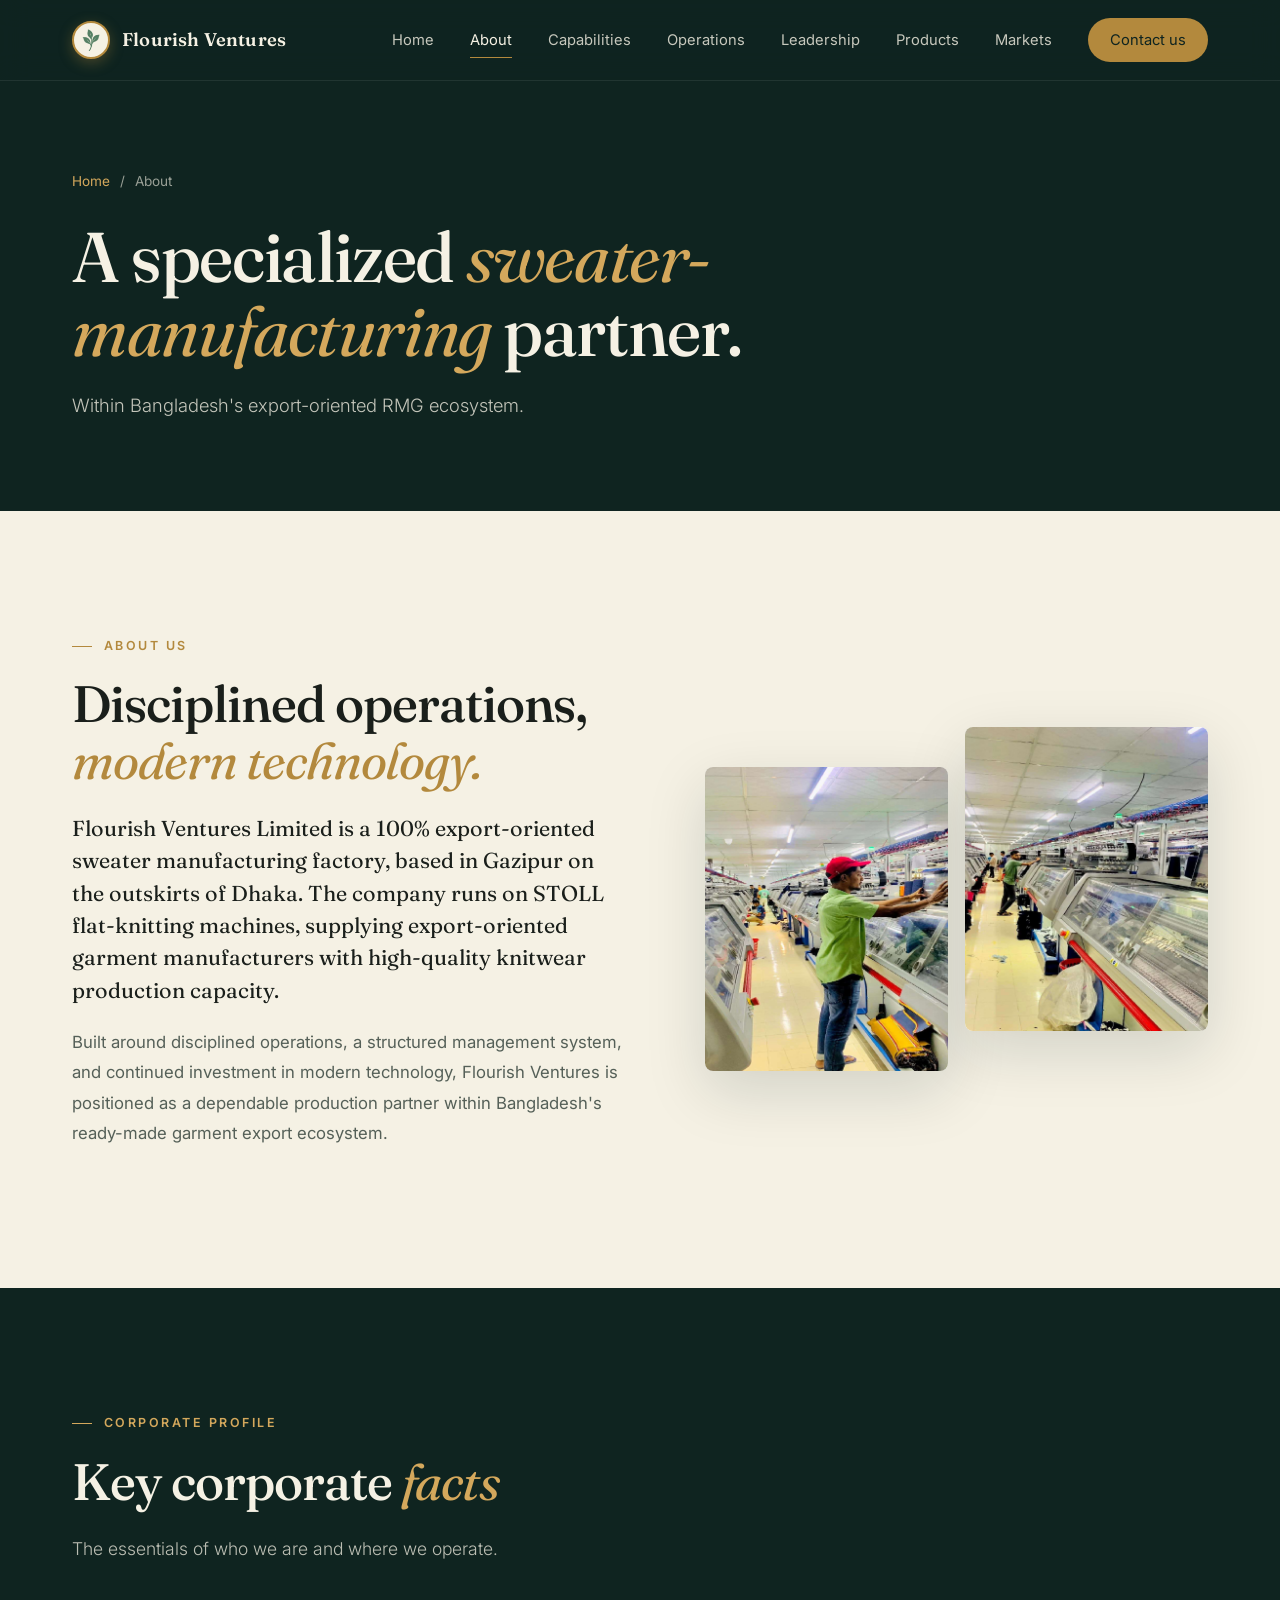
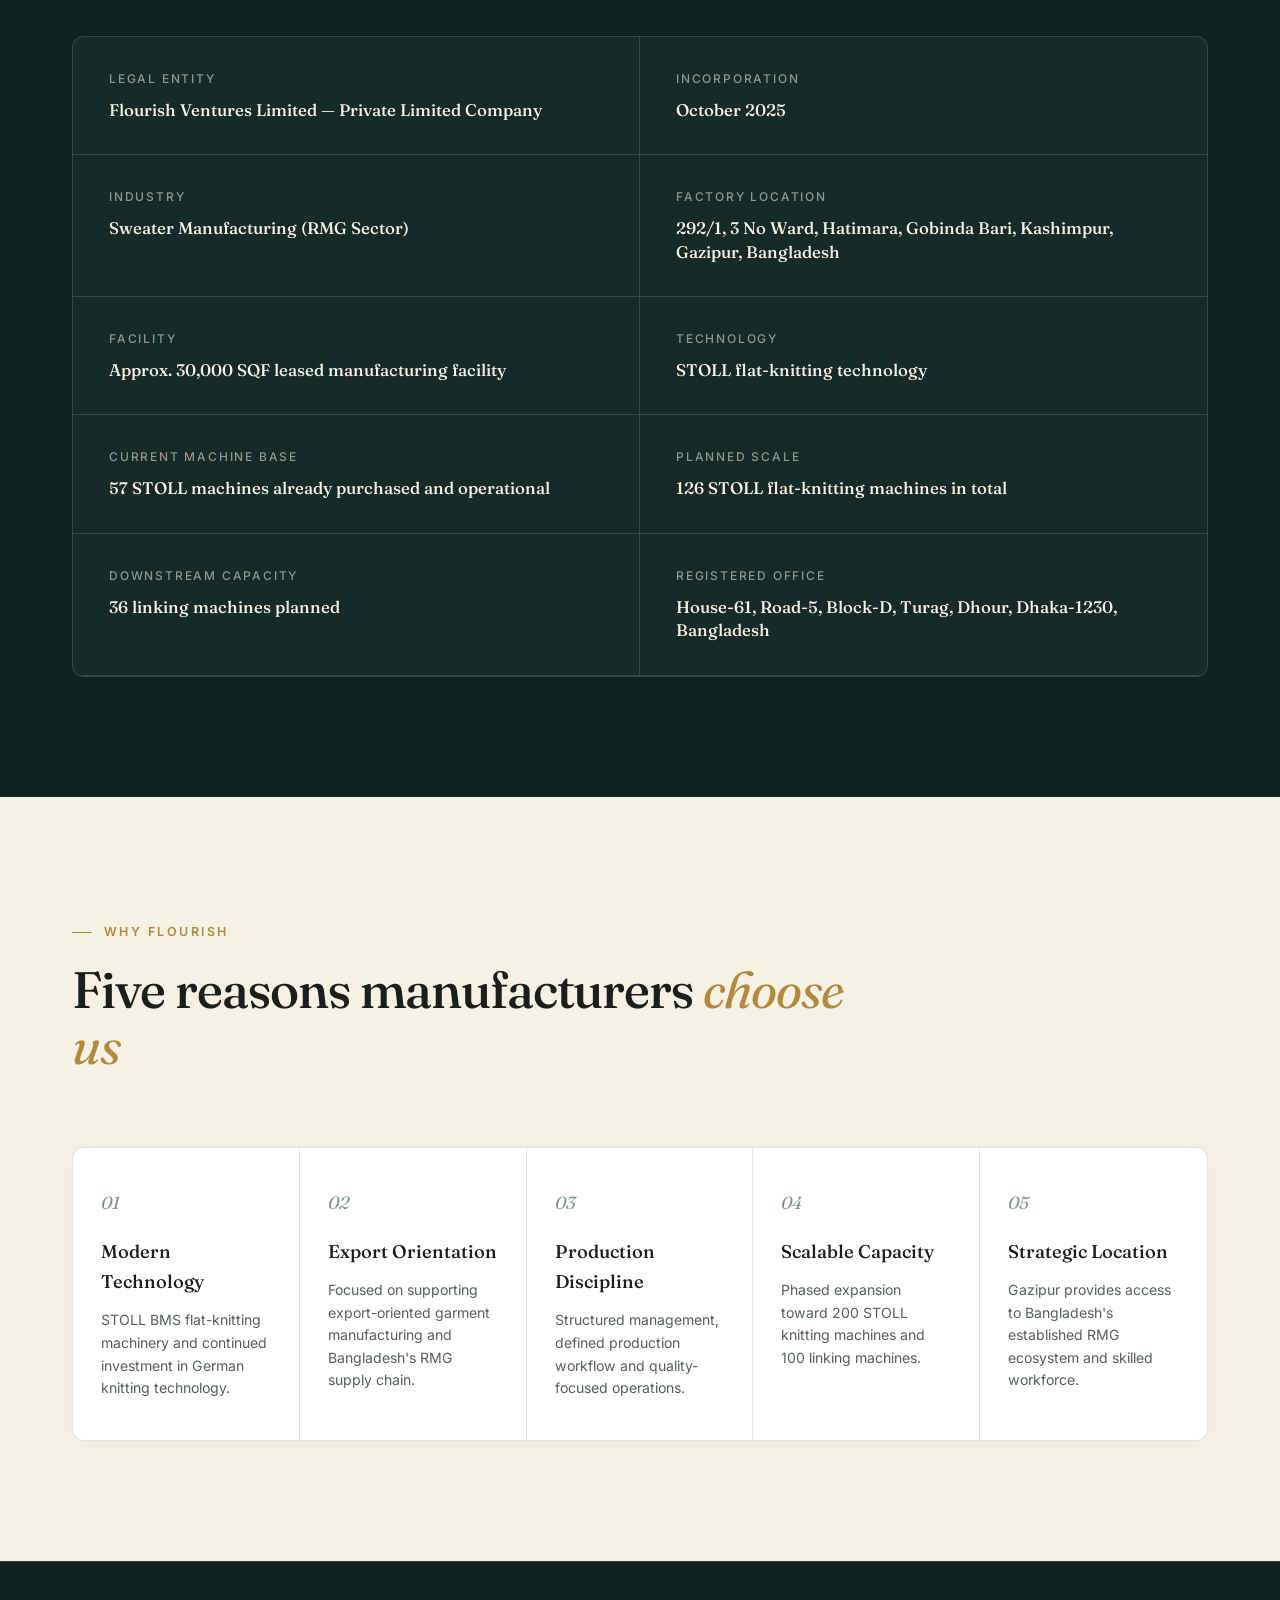
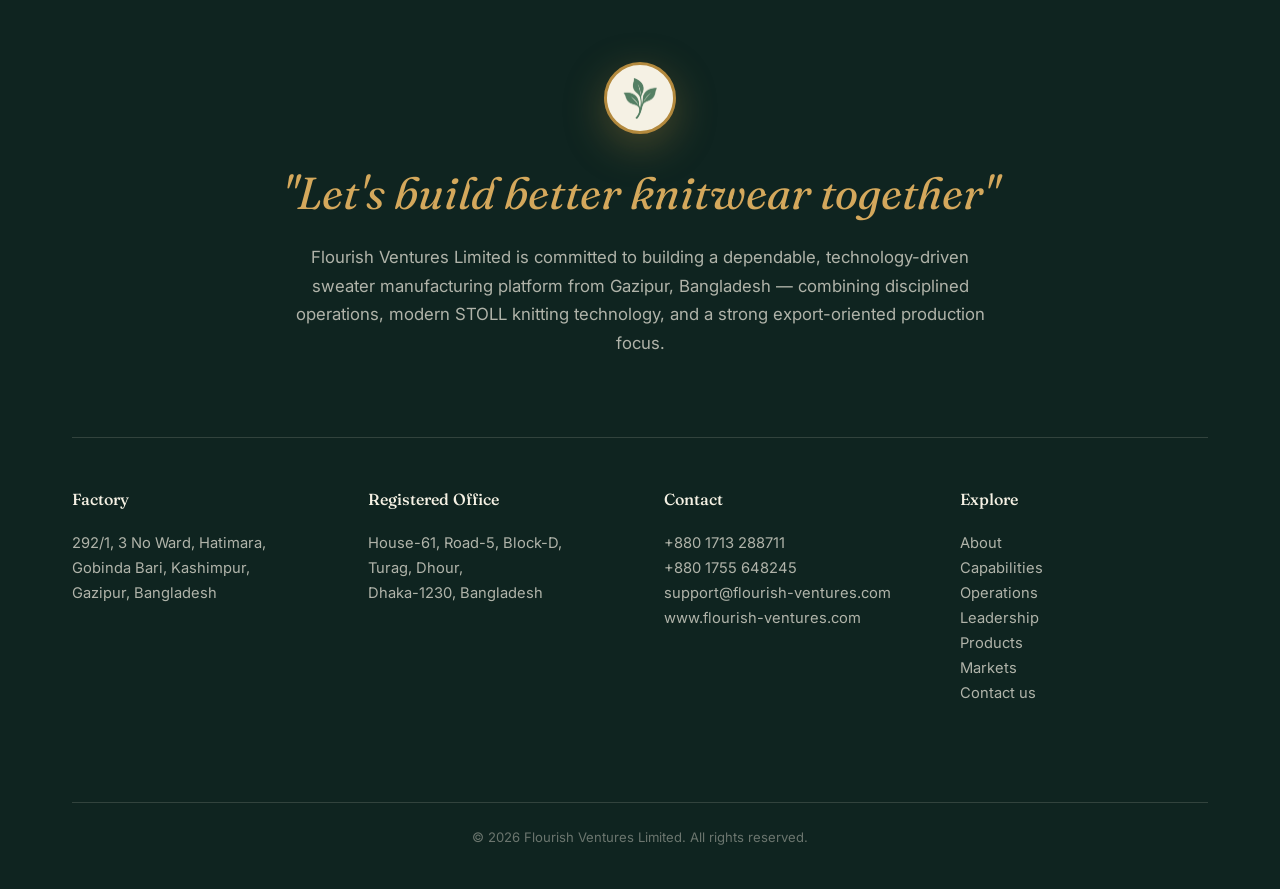
==== commit fefcdc29: "Update page title in about.html" ====
--- a/about.html
+++ b/about.html
@@ -3,7 +3,7 @@
 <head>
 <meta charset="UTF-8">
 <meta name="viewport" content="width=device-width, initial-scale=1.0">
-<title>About — Flourish Ventures Limited</title>
+<title>Flourish Ventures Limited</title>
 <meta name="description" content="Flourish Ventures Limited — 100% export-oriented STOLL sweater manufacturing in Gazipur, Bangladesh.">
 <link rel="preconnect" href="https://fonts.googleapis.com">
 <link rel="preconnect" href="https://fonts.gstatic.com" crossorigin>
